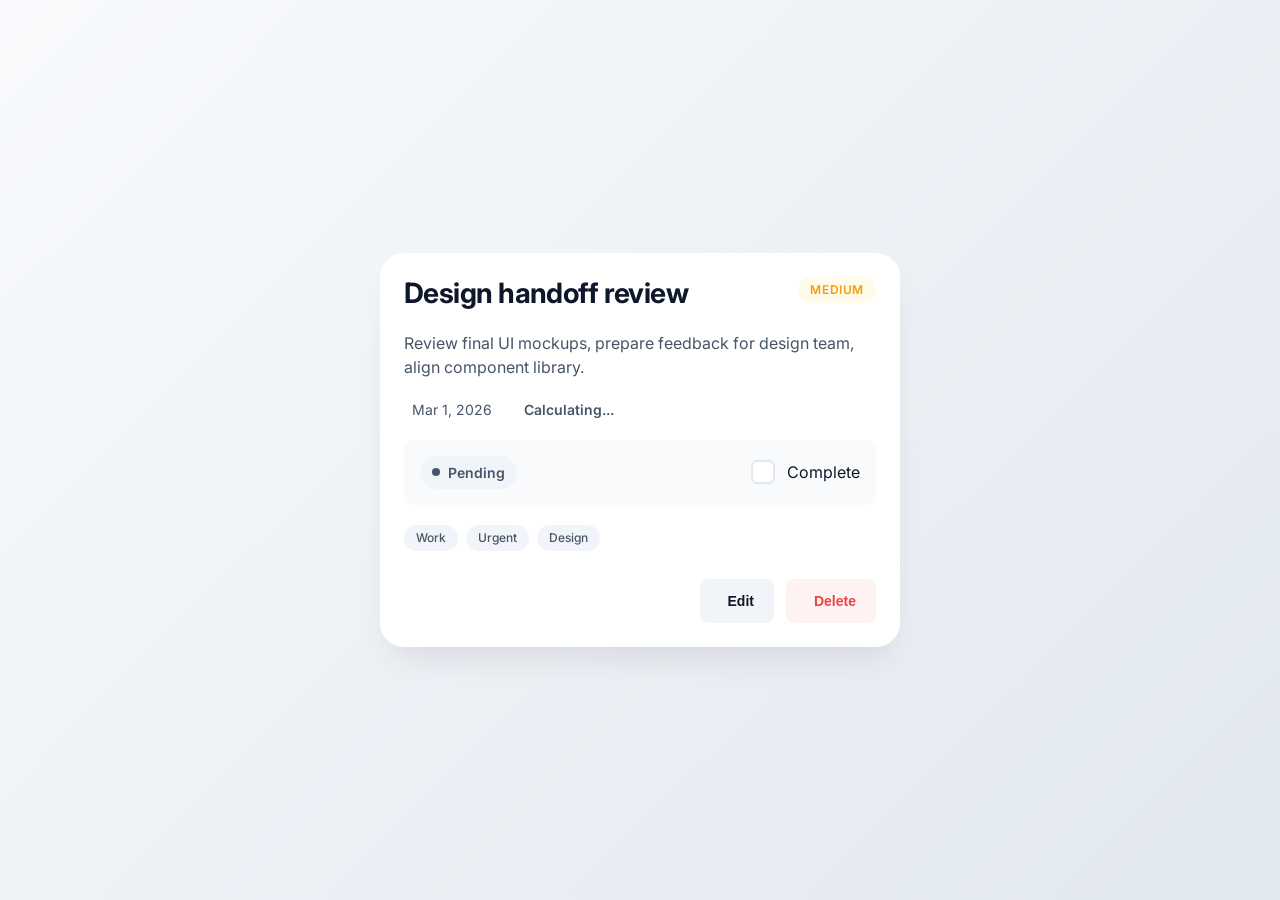
==== index.html @ 6f656283 "jd" ====
<!DOCTYPE html>
<html lang="en">
<head>
    <meta charset="UTF-8">
    <meta name="viewport" content="width=device-width, initial-scale=1.0, viewport-fit=cover">
    <title>Todo Card | Accessible Task Manager</title>
    <link rel="preconnect" href="https://fonts.googleapis.com">
    <link rel="preconnect" href="https://fonts.gstatic.com" crossorigin>
    <link href="https://fonts.googleapis.com/css2?family=Inter:wght@300;400;500;600;700&display=swap" rel="stylesheet">
    <style>
        :root {
            --brand-color: #3b82f6;
            --brand-color-hover: #2563eb;
            --bg-neutral: #f8fafc;
            --bg-card: #ffffff;
            --text-primary: #0f172a;
            --text-secondary: #475569;
            --text-muted: #94a3b8;
            --border-color: #e2e8f0;
            --shadow: 0 20px 35px -12px rgba(0, 0, 0, 0.1);
            --radius: 24px;
            --radius-sm: 8px;
            --radius-pill: 9999px;
            
            /* Priority Colors */
            --priority-low: #10b981;
            --priority-medium: #f59e0b;
            --priority-high: #ef4444;
            
            /* Status Colors */
            --status-pending-bg: #f1f5f9;
            --status-pending-text: #475569;
            --status-done-bg: #d1fae5;
            --status-done-text: #065f46;
        }

        * {
            box-sizing: border-box;
            margin: 0;
            padding: 0;
            overflow-wrap: break-word;
            word-break: break-word;
        }

        body {
            font-family: 'Inter', -apple-system, BlinkMacSystemFont, "Segoe UI", Roboto, Helvetica, Arial, sans-serif;
            background: linear-gradient(135deg, #f8fafc 0%, #e2e8f0 100%);
            color: var(--text-primary);
            min-height: 100vh;
            display: flex;
            align-items: center;
            justify-content: center;
            padding: 1rem;
            line-height: 1.5;
        }

        main {
            width: 100%;
            display: flex;
            justify-content: center;
        }

        /* Focus Styles */
        :focus-visible {
            outline: 3px solid var(--brand-color);
            outline-offset: 2px;
            border-radius: var(--radius-sm);
        }

        /* Card Container */
        .todo-card {
            background: var(--bg-card);
            width: 100%;
            max-width: 520px;
            border-radius: var(--radius);
            padding: 1.5rem;
            box-shadow: var(--shadow);
            transition: transform 0.2s ease, box-shadow 0.2s ease;
            position: relative;
            display: flex;
            flex-direction: column;
            gap: 1.25rem;
        }

        .todo-card:hover {
            transform: translateY(-2px);
            box-shadow: 0 25px 40px -12px rgba(0, 0, 0, 0.12);
        }

        /* Header Section */
        .card-header {
            display: flex;
            justify-content: space-between;
            align-items: flex-start;
            gap: 1rem;
            flex-wrap: wrap;
        }

        .todo-title {
            font-size: clamp(1.25rem, 5vw, 1.75rem);
            font-weight: 700;
            color: var(--text-primary);
            letter-spacing: -0.02em;
            line-height: 1.2;
            transition: all 0.3s ease;
        }

        .todo-title.completed {
            text-decoration: line-through;
            color: var(--text-muted);
        }

        /* Priority Badge */
        .priority-badge {
            font-size: 0.75rem;
            font-weight: 600;
            padding: 0.25rem 0.75rem;
            border-radius: var(--radius-pill);
            text-transform: uppercase;
            letter-spacing: 0.05em;
        }

        .priority-badge[data-priority="Low"] { background: #ecfdf5; color: var(--priority-low); }
        .priority-badge[data-priority="Medium"] { background: #fffbeb; color: var(--priority-medium); }
        .priority-badge[data-priority="High"] { background: #fef2f2; color: var(--priority-high); }

        /* Description */
        .todo-description {
            font-size: 1rem;
            color: var(--text-secondary);
            transition: opacity 0.3s ease;
        }

        .todo-description.completed {
            opacity: 0.6;
        }

        /* Meta Info (Dates) */
        .meta-info {
            display: flex;
            gap: 1.5rem;
            font-size: 0.875rem;
            color: var(--text-secondary);
            flex-wrap: wrap;
        }

        .meta-item {
            display: flex;
            align-items: center;
            gap: 0.5rem;
        }

        .time-remaining {
            font-weight: 600;
            transition: color 0.3s ease;
        }

        .time-remaining.future { color: var(--priority-low); }
        .time-remaining.soon { color: var(--priority-medium); }
        .time-remaining.urgent { color: #f97316; }
        .time-remaining.overdue { color: var(--priority-high); }

        /* Status & Toggle */
        .status-section {
            display: flex;
            justify-content: space-between;
            align-items: center;
            padding: 1rem;
            background: #f8fafc;
            border-radius: var(--radius-sm);
        }

        .status-indicator {
            display: flex;
            align-items: center;
            gap: 0.5rem;
            font-size: 0.875rem;
            font-weight: 600;
            padding: 0.375rem 0.75rem;
            border-radius: var(--radius-pill);
            transition: all 0.3s ease;
        }

        .status-indicator.pending {
            background: var(--status-pending-bg);
            color: var(--status-pending-text);
        }

        .status-indicator.done {
            background: var(--status-done-bg);
            color: var(--status-done-text);
        }

        .status-dot {
            width: 8px;
            height: 8px;
            border-radius: 50%;
            background: currentColor;
        }

        .status-indicator.pending .status-dot {
            animation: pulse 2s infinite;
        }

        @keyframes pulse {
            0% { opacity: 1; }
            50% { opacity: 0.4; }
            100% { opacity: 1; }
        }

        /* Custom Checkbox */
        .toggle-container {
            display: flex;
            align-items: center;
            gap: 0.75rem;
            cursor: pointer;
            user-select: none;
        }

        .checkbox-wrapper {
            position: relative;
            width: 24px;
            height: 24px;
        }

        .real-checkbox {
            position: absolute;
            opacity: 0;
            cursor: pointer;
            height: 0;
            width: 0;
        }

        .custom-checkbox {
            position: absolute;
            top: 0;
            left: 0;
            height: 24px;
            width: 24px;
            background-color: #fff;
            border: 2px solid var(--border-color);
            border-radius: 6px;
            transition: all 0.2s cubic-bezier(0.4, 0, 0.2, 1);
        }

        .toggle-container:hover .custom-checkbox {
            border-color: var(--brand-color);
        }

        .real-checkbox:checked ~ .custom-checkbox {
            background-color: var(--brand-color);
            border-color: var(--brand-color);
            transform: scale(1.05);
        }

        .custom-checkbox:after {
            content: "";
            position: absolute;
            display: none;
            left: 8px;
            top: 4px;
            width: 5px;
            height: 10px;
            border: solid white;
            border-width: 0 2px 2px 0;
            transform: rotate(45deg);
        }

        .real-checkbox:checked ~ .custom-checkbox:after {
            display: block;
        }

        /* Tags */
        .tags-container {
            display: flex;
            flex-wrap: wrap;
            gap: 0.5rem;
        }

        .tag-chip {
            font-size: 0.75rem;
            font-weight: 500;
            padding: 0.25rem 0.75rem;
            background: #f1f5f9;
            color: var(--text-secondary);
            border-radius: var(--radius-pill);
            transition: all 0.2s ease;
            cursor: default;
        }

        .tag-chip:hover {
            background: #e2e8f0;
            color: var(--text-primary);
        }

        /* Actions */
        .card-actions {
            display: flex;
            justify-content: flex-end;
            gap: 0.75rem;
            margin-top: 0.5rem;
        }

        .btn {
            display: inline-flex;
            align-items: center;
            gap: 0.5rem;
            padding: 0.625rem 1.25rem;
            border-radius: var(--radius-sm);
            font-size: 0.875rem;
            font-weight: 600;
            cursor: pointer;
            transition: all 0.2s ease;
            border: none;
            min-width: 44px;
            min-height: 44px;
        }

        .btn-edit {
            background: #f1f5f9;
            color: var(--text-primary);
        }

        .btn-edit:hover {
            background: #e2e8f0;
        }

        .btn-delete {
            background: #fef2f2;
            color: var(--priority-high);
        }

        .btn-delete:hover {
            background: #fee2e2;
        }

        /* Responsive Overrides */
        @media (max-width: 480px) {
            .todo-card {
                padding: 1.25rem;
                border-radius: 20px;
            }
            .card-header {
                flex-direction: column;
                align-items: flex-start;
            }
            .meta-info {
                flex-direction: column;
                gap: 0.5rem;
            }
            .card-actions {
                flex-direction: column;
            }
            .btn {
                width: 100%;
                justify-content: center;
            }
        }

        /* Accessibility: High Contrast & Motion */
        @media (prefers-reduced-motion: reduce) {
            * {
                animation-duration: 0.01ms !important;
                animation-iteration-count: 1 !important;
                transition-duration: 0.01ms !important;
                scroll-behavior: auto !important;
            }
        }
    </style>
</head>
<body>
    <main>
        <article class="todo-card" data-testid="test-todo-card">
            <div class="card-header">
                <h2 class="todo-title" id="todo-title" data-testid="test-todo-title">Design handoff review</h2>
                <span class="priority-badge" data-testid="test-todo-priority" data-priority="Medium" aria-label="Priority: Medium">Medium</span>
            </div>

            <p class="todo-description" data-testid="test-todo-description">
                Review final UI mockups, prepare feedback for design team, align component library.
            </p>

            <div class="meta-info">
                <div class="meta-item">
                    <span aria-hidden="true"></span>
                    <time class="due-date" data-testid="test-todo-due-date" datetime="2026-03-01T18:00:00Z">Mar 1, 2026</time>
                </div>
                <div class="meta-item">
                    <span aria-hidden="true"></span>
                    <span class="time-remaining" data-testid="test-todo-time-remaining" aria-live="polite">Calculating...</span>
                </div>
            </div>

            <div class="status-section">
                <div class="status-indicator pending" data-testid="test-todo-status" aria-label="Task status: Pending">
                    <span class="status-dot"></span>
                    <span class="status-text">Pending</span>
                </div>

                <label class="toggle-container">
                    <span class="checkbox-wrapper">
                        <input type="checkbox" class="real-checkbox" data-testid="test-todo-complete-toggle" aria-label="Mark task as completed">
                        <span class="custom-checkbox"></span>
                    </span>
                    <span class="label-text">Complete</span>
                </label>
            </div>

            <div class="tags-container" data-testid="test-todo-tags">
                <span class="tag-chip" data-testid="test-todo-tag-work">Work</span>
                <span class="tag-chip" data-testid="test-todo-tag-urgent">Urgent</span>
                <span class="tag-chip" data-testid="test-todo-tag-design">Design</span>
            </div>

            <div class="card-actions">
                <button class="btn btn-edit" data-testid="test-todo-edit-button" aria-label="Edit task">
                    <span></span> Edit
                </button>
                <button class="btn btn-delete" data-testid="test-todo-delete-button" aria-label="Delete task">
                    <span></span> Delete
                </button>
            </div>
        </article>
    </main>
    

    <script>
        // Initial Data
        const todoData = {
            title: "Design handoff review",
            description: "Review final UI mockups, prepare feedback for design team, align component library.",
            priority: "Medium",
            status: "Pending",
            dueDate: new Date(2026, 2, 1, 18, 0, 0), // March 1, 2026 18:00 UTC
            tags: ["Work", "Urgent", "Design"]
        };

        // DOM Elements
        const card = document.querySelector('[data-testid="test-todo-card"]');
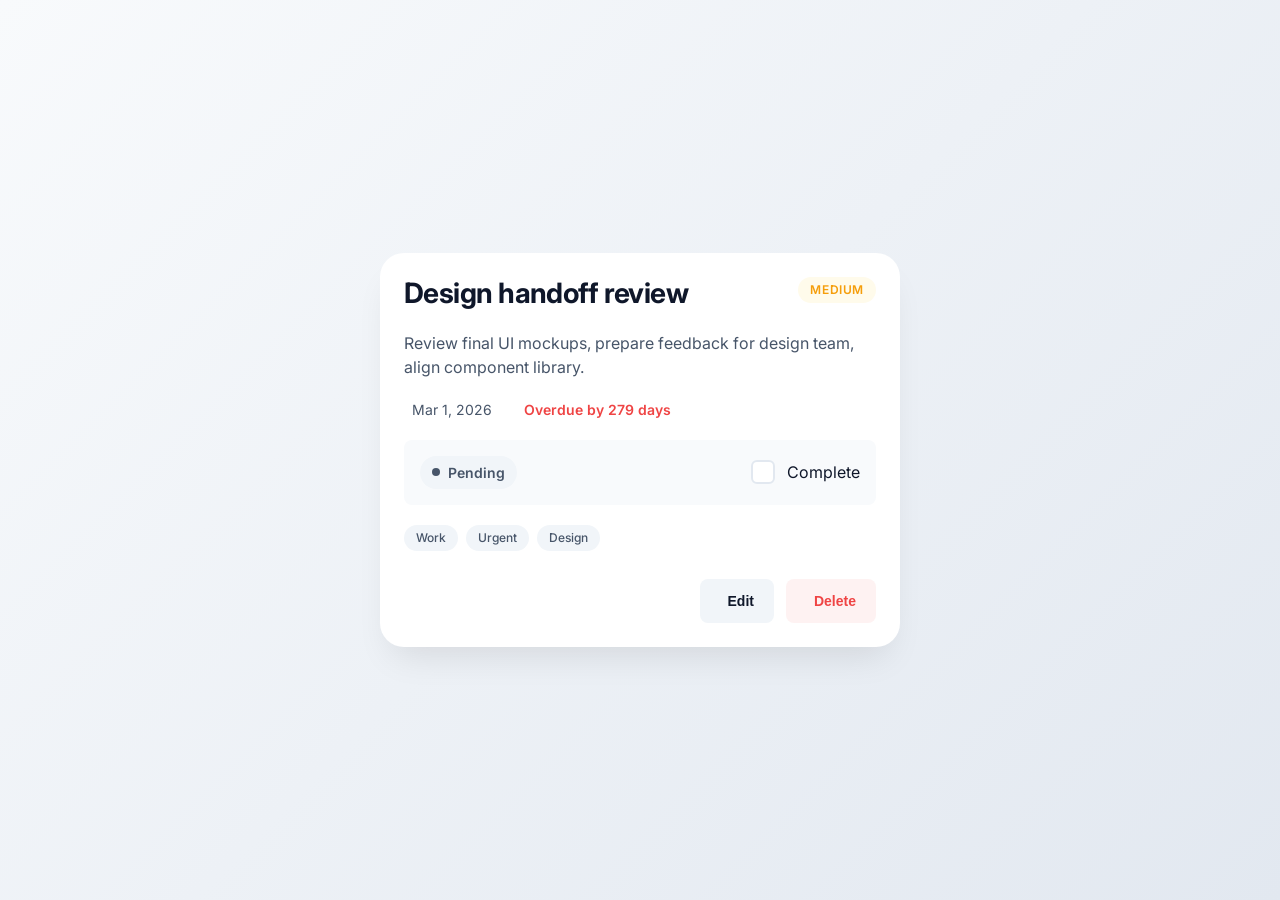
==== commit c75ab9c1: "jd" ====
--- a/index.html
+++ b/index.html
@@ -437,4 +437,116 @@
 
         // DOM Elements
         const card = document.querySelector('[data-testid="test-todo-card"]');
-       +        const titleEl = document.querySelector('[data-testid="test-todo-title"]');
+        const descEl = document.querySelector('[data-testid="test-todo-description"]');
+        const statusEl = document.querySelector('[data-testid="test-todo-status"]');
+        const statusText = statusEl.querySelector('.status-text');
+        const checkbox = document.querySelector('[data-testid="test-todo-complete-toggle"]');
+        const timeRemainingEl = document.querySelector('[data-testid="test-todo-time-remaining"]');
+        const editBtn = document.querySelector('[data-testid="test-todo-edit-button"]');
+        const deleteBtn = document.querySelector('[data-testid="test-todo-delete-button"]');
+
+        // Logic: Time Remaining
+        function updateTimeRemaining() {
+            const now = new Date();
+            const diff = todoData.dueDate - now;
+            const absDiff = Math.abs(diff);
+            
+            const minutes = Math.floor(absDiff / (1000 * 60));
+            const hours = Math.floor(absDiff / (1000 * 60 * 60));
+            const days = Math.floor(absDiff / (1000 * 60 * 60 * 24));
+
+            let text = "";
+            let colorClass = "";
+
+            if (diff > 0) {
+                // Future
+                if (days > 2) {
+                    text = `Due in ${days} days`;
+                    colorClass = days > 3 ? "future" : "soon";
+                } else if (days >= 1) {
+                    text = "Due tomorrow";
+                    colorClass = "soon";
+                } else if (hours >= 1) {
+                    text = `Due in ${hours} hours`;
+                    colorClass = "urgent";
+                } else if (minutes >= 1) {
+                    text = `Due in ${minutes} minutes`;
+                    colorClass = "urgent";
+                } else {
+                    text = "Due now!";
+                    colorClass = "urgent";
+                }
+            } else {
+                // Overdue
+                if (days >= 1) {
+                    text = `Overdue by ${days} days`;
+                } else if (hours >= 1) {
+                    text = `Overdue by ${hours} hours`;
+                } else {
+                    text = `Overdue by ${minutes} minutes`;
+                }
+                colorClass = "overdue";
+            }
+
+            timeRemainingEl.textContent = text;
+            timeRemainingEl.className = `time-remaining ${colorClass}`;
+        }
+
+        // Logic: Toggle Complete
+        checkbox.addEventListener('change', (e) => {
+            const isChecked = e.target.checked;
+            
+            if (isChecked) {
+                titleEl.classList.add('completed');
+                descEl.classList.add('completed');
+                statusEl.classList.remove('pending');
+                statusEl.classList.add('done');
+                statusText.textContent = "Done";
+                statusEl.setAttribute('aria-label', 'Task status: Done');
+            } else {
+                titleEl.classList.remove('completed');
+                descEl.classList.remove('completed');
+                statusEl.classList.remove('done');
+                statusEl.classList.add('pending');
+                statusText.textContent = "Pending";
+                statusEl.setAttribute('aria-label', 'Task status: Pending');
+            }
+        });
+
+        // Logic: Edit & Delete
+        editBtn.addEventListener('click', () => {
+            console.log("[Todo Card] Edit clicked — Task ID: todo-001");
+            alert("✏️ Edit mode (demo): In production, this would open a modal to edit title, description, due date, etc.");
+        });
+
+        deleteBtn.addEventListener('click', () => {
+            console.log("[Todo Card] Delete clicked — Task ID: todo-001");
+            const confirmed = confirm("⚠️ Delete this task? This action cannot be undone.");
+            if (confirmed) {
+                alert(" Task deleted (demo). Card would be removed in production.");
+                // card.remove();
+            }
+        });
+
+        // Initialization
+        updateTimeRemaining();
+        setInterval(updateTimeRemaining, 35000);
+
+        // Console Verification Script
+        const requiredIds = [
+            'test-todo-card', 'test-todo-title', 'test-todo-description',
+            'test-todo-priority', 'test-todo-due-date', 'test-todo-time-remaining',
+            'test-todo-status', 'test-todo-complete-toggle', 'test-todo-tags',
+            'test-todo-tag-work', 'test-todo-tag-urgent', 'test-todo-edit-button',
+            'test-todo-delete-button'
+        ];
+
+        console.log("--- Automated Test Verification ---");
+        requiredIds.forEach(id => {
+            const el = document.querySelector(`[data-testid="${id}"]`);
+            console.log(`${id}: ${el ? '✅' : '❌'} ${el ? el.tagName : 'MISSING'}`);
+        });
+    </script>
+</body>
+</html>
